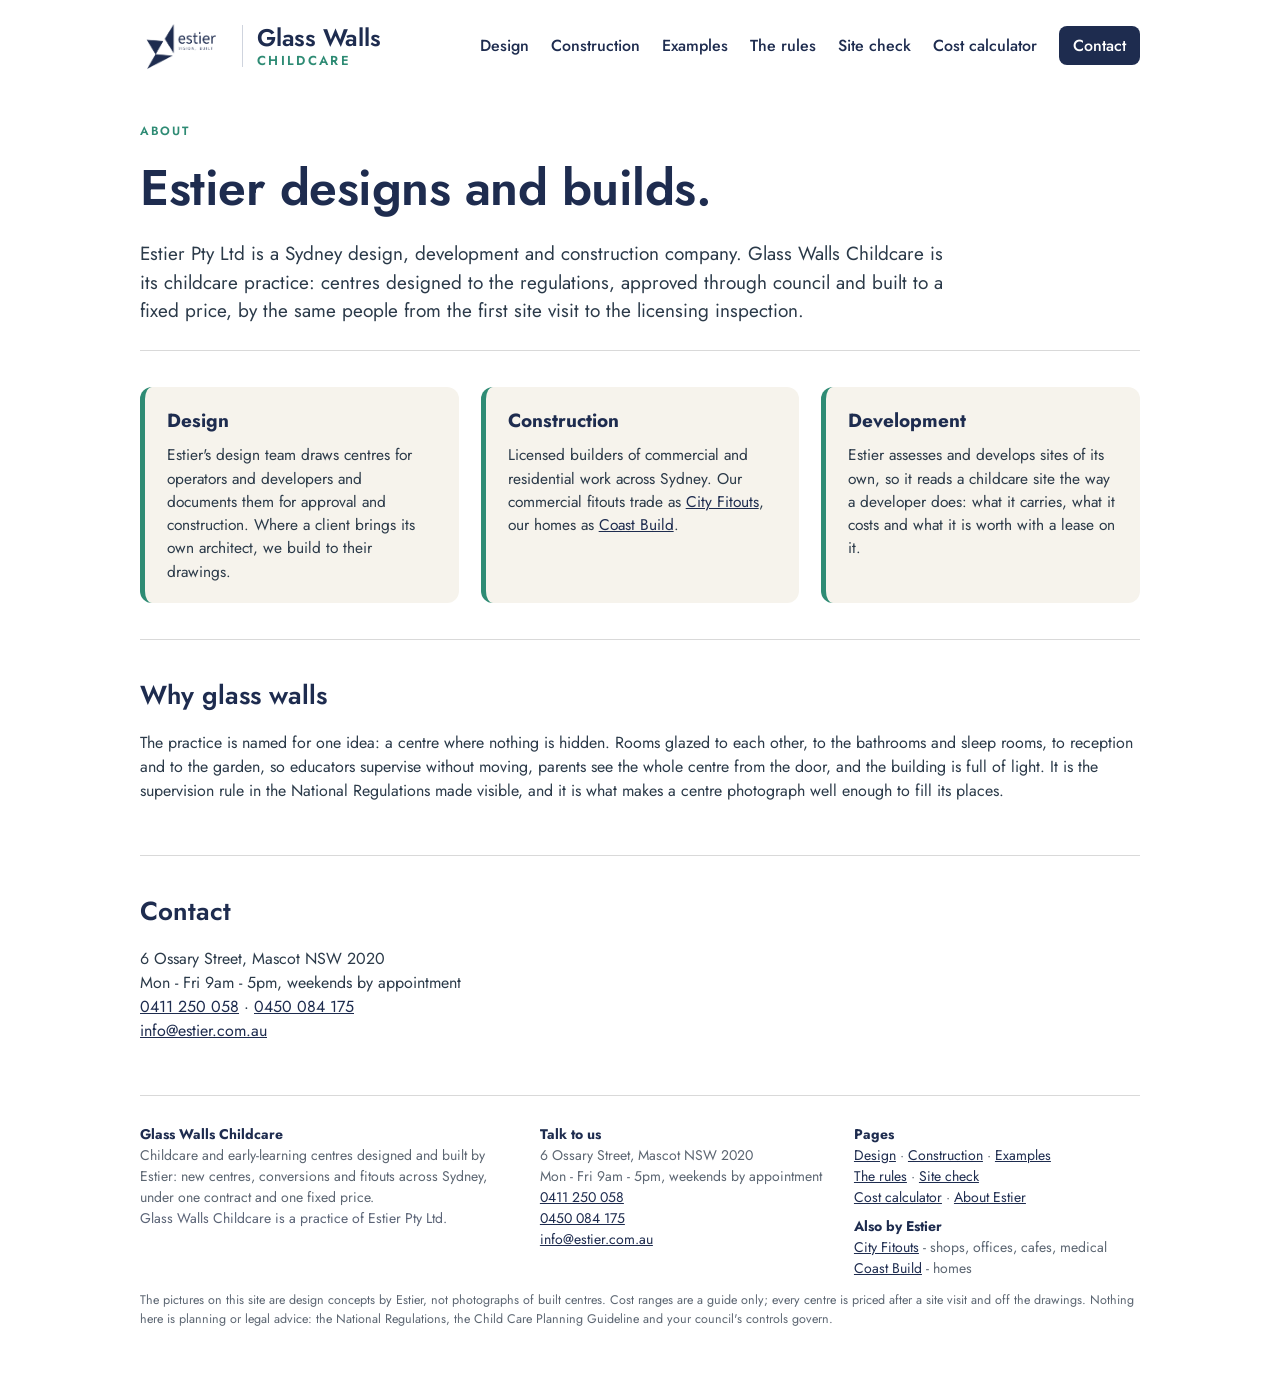
==== about.html @ da76c8db "Glass Walls Childcare: first build of the childcare design-and-construction site Co-Authored-By: Cla" ====
<!doctype html>
<html lang="en-AU">
<head>
<meta charset="utf-8">
<meta name="viewport" content="width=device-width,initial-scale=1">
<title>About Estier | Glass Walls Childcare</title>
<meta name="description" content="Estier is a Sydney design and construction company. Glass Walls Childcare is its childcare centre practice: design, approval and construction under one contract.">
<link rel="canonical" href="https://glasswallschildcare.com/about">
<meta property="og:title" content="About Estier | Glass Walls Childcare">
<meta property="og:description" content="Estier is a Sydney design and construction company. Glass Walls Childcare is its childcare centre practice: design, approval and construction under one contract.">
<meta property="og:url" content="https://glasswallschildcare.com/about">
<meta property="og:type" content="website">
<meta property="og:image" content="https://glasswallschildcare.com/images/parent-lounge.jpg">
<link rel="icon" href="data:image/svg+xml,%3Csvg xmlns='http://www.w3.org/2000/svg' viewBox='0 0 48 48'%3E%3Crect x='6' y='8' width='36' height='32' rx='3' fill='none' stroke='%231E2C4F' stroke-width='4'/%3E%3Cline x1='24' y1='8' x2='24' y2='40' stroke='%232E8B74' stroke-width='4'/%3E%3Cline x1='6' y1='24' x2='42' y2='24' stroke='%232E8B74' stroke-width='4'/%3E%3C/svg%3E">
<link rel="preconnect" href="https://fonts.googleapis.com"><link rel="preconnect" href="https://fonts.gstatic.com" crossorigin>
<link href="https://fonts.googleapis.com/css2?family=Jost:wght@400;500;600;700&display=swap" rel="stylesheet">
<link rel="stylesheet" href="/style.css">
<link rel="stylesheet" href="/gw.css">
<script async src="https://www.googletagmanager.com/gtag/js?id=G-9XJ7DRJZG0"></script><script>window.dataLayer=window.dataLayer||[];function gtag(){dataLayer.push(arguments);}gtag("js",new Date());gtag("config","G-9XJ7DRJZG0");</script>
</head>
<body>
<div class="wrap">
  <header class="top">
    <a class="brand" href="/"><img src="/images/estier-logo.png" alt="Estier" width="118" height="75"><span class="bname"><b>Glass Walls</b><small>Childcare</small></span></a>
    <nav><a href="/childcare-centre-design-sydney">Design</a><a href="/childcare-centre-construction-sydney">Construction</a><a href="/examples">Examples</a><a href="/childcare-centre-rules-nsw">The rules</a><a href="/childcare-site-check">Site check</a><a href="/childcare-centre-cost">Cost calculator</a><a class="cta" href="/contact">Contact</a></nav>
  </header>

  <section class="hero"><div class="kick">About</div><h1>Estier designs and builds.</h1>
    <p>Estier Pty Ltd is a Sydney design, development and construction company. Glass Walls Childcare is its childcare practice: centres designed to the regulations, approved through council and built to a fixed price, by the same people from the first site visit to the licensing inspection.</p></section>
  <section class="band">
    <div class="cards three">
      <div class="card"><h3>Design</h3><p>Estier's design team draws centres for operators and developers and documents them for approval and construction. Where a client brings its own architect, we build to their drawings.</p></div>
      <div class="card"><h3>Construction</h3><p>Licensed builders of commercial and residential work across Sydney. Our commercial fitouts trade as <a href="https://cityfitouts.com.au">City Fitouts</a>, our homes as <a href="https://coastbuild.com.au">Coast Build</a>.</p></div>
      <div class="card"><h3>Development</h3><p>Estier assesses and develops sites of its own, so it reads a childcare site the way a developer does: what it carries, what it costs and what it is worth with a lease on it.</p></div>
    </div>
  </section>
  <section class="band">
    <h2>Why glass walls</h2>
    <p>The practice is named for one idea: a centre where nothing is hidden. Rooms glazed to each other, to the bathrooms and sleep rooms, to reception and to the garden, so educators supervise without moving, parents see the whole centre from the door, and the building is full of light. It is the supervision rule in the National Regulations made visible, and it is what makes a centre photograph well enough to fill its places.</p>
  </section>
  <section class="band">
    <h2>Contact</h2>
    <p>6 Ossary Street, Mascot NSW 2020<br>Mon - Fri 9am - 5pm, weekends by appointment<br><a href="tel:0411250058">0411 250 058</a> · <a href="tel:0450084175">0450 084 175</a><br><a href="mailto:info@estier.com.au">info@estier.com.au</a></p>
  </section>

  <footer>
    <div class="fcols">
      <div><b>Glass Walls Childcare</b><br>Childcare and early-learning centres designed and built by Estier: new centres, conversions and fitouts across Sydney, under one contract and one fixed price.<br><span class="muted">Glass Walls Childcare is a practice of Estier Pty Ltd.</span></div>
      <div><b>Talk to us</b><br>6 Ossary Street, Mascot NSW 2020<br>Mon - Fri 9am - 5pm, weekends by appointment<br><a href="tel:0411250058">0411 250 058</a><br><a href="tel:0450084175">0450 084 175</a><br><a href="mailto:info@estier.com.au">info@estier.com.au</a></div>
      <div><b>Pages</b><br><a href="/childcare-centre-design-sydney">Design</a> · <a href="/childcare-centre-construction-sydney">Construction</a> · <a href="/examples">Examples</a><br><a href="/childcare-centre-rules-nsw">The rules</a> · <a href="/childcare-site-check">Site check</a><br><a href="/childcare-centre-cost">Cost calculator</a> · <a href="/about">About Estier</a><br><b style="display:block;margin-top:8px">Also by Estier</b><a href="https://cityfitouts.com.au">City Fitouts</a> - shops, offices, cafes, medical<br><a href="https://coastbuild.com.au">Coast Build</a> - homes</div>
    </div>
    <p class="fine">The pictures on this site are design concepts by Estier, not photographs of built centres. Cost ranges are a guide only; every centre is priced after a site visit and off the drawings. Nothing here is planning or legal advice: the National Regulations, the Child Care Planning Guideline and your council's controls govern.</p>
  </footer>
</div>
</body></html>
---- style.css ----
:root{--navy:#1E2C4F;--amber:#9D3200;--body:#2B3A49;--muted:#5C6672;--lgrey:#D9D9D9;--tint:#F4F4F4;--ok:#2E7D32;--white:#fff}
*{box-sizing:border-box}
html,body{margin:0;font-family:Jost,system-ui,-apple-system,"Segoe UI",Helvetica,Arial,sans-serif;color:var(--body);background:var(--white);line-height:1.5}
a{color:var(--navy)}
.wrap{max-width:1040px;margin:0 auto;padding:0 20px}
header.top{display:flex;align-items:center;justify-content:space-between;padding:18px 0}
.brand{display:flex;align-items:center;gap:10px;text-decoration:none}
.brand svg{width:32px;height:32px}
.brand b{font-size:22px;font-weight:600;color:var(--navy);letter-spacing:-.01em}
.brand b span{color:var(--amber)}
nav a{margin-left:22px;text-decoration:none;font-weight:500;color:var(--navy)}
.hero{padding:26px 0 10px}
.hero h1{font-size:clamp(30px,5vw,50px);line-height:1.05;margin:0 0 12px;color:var(--navy);font-weight:600;letter-spacing:-.01em}
.hero p{font-size:19px;max-width:640px;margin:0 0 6px}
.calc{display:grid;grid-template-columns:1.1fr .9fr;gap:28px;margin:26px 0 40px}
@media(max-width:820px){.calc{grid-template-columns:1fr}}
.q{margin-bottom:22px}
.q label.h{display:block;font-weight:600;color:var(--navy);margin-bottom:8px;font-size:17px}
.opts{display:grid;grid-template-columns:repeat(auto-fit,minmax(150px,1fr));gap:8px}
.opt{border:1.5px solid var(--lgrey);border-radius:8px;padding:12px 14px;cursor:pointer;background:#fff;text-align:left;font:inherit;color:var(--body)}
.opt small{display:block;color:var(--muted);font-size:13px;margin-top:2px}
.opt.on{border-color:var(--navy);background:var(--navy);color:#fff}
.opt.on small{color:#d6dbe6}
input[type=number]{font:inherit;font-size:22px;width:180px;padding:10px 12px;border:1.5px solid var(--lgrey);border-radius:8px;color:var(--navy)}
.chk{display:flex;gap:8px;align-items:flex-start;font-size:15px}
.result{background:var(--tint);border-radius:12px;padding:24px;position:sticky;top:16px;align-self:start}
.result .cap{font-size:12px;letter-spacing:.12em;text-transform:uppercase;color:var(--muted);font-weight:600}
.result .big{font-size:clamp(20px,2.6vw,26px);color:var(--navy);font-weight:600;line-height:1.15;margin:4px 0 2px;white-space:nowrap}
.result .row.sub2{font-size:14px;color:var(--muted);border-top:0;padding:4px 0 2px}
.result .row.tot{border-top:2px solid var(--navy);font-weight:600}
.result .sub{color:var(--muted);margin-bottom:14px}
.result .row{display:flex;justify-content:space-between;gap:12px;padding:10px 0;border-top:1px solid var(--lgrey)}
.result .row b{color:var(--navy);font-weight:600;white-space:nowrap}
.appr{margin-top:14px;border-radius:8px;padding:12px 14px;background:#fff;border-left:5px solid var(--amber)}
.appr b{display:block;color:var(--navy)}
.appr span{font-size:14px}
.fine{font-size:12.5px;color:var(--muted);margin-top:12px}
.btn{display:inline-block;background:var(--navy);color:#fff;border:0;border-radius:8px;padding:13px 20px;font:inherit;font-weight:600;font-size:16px;cursor:pointer;text-decoration:none}
.btn.amber{background:var(--amber);color:#fff}
section.band{padding:36px 0;border-top:1px solid var(--lgrey)}
section h2{color:var(--navy);font-size:26px;margin:0 0 10px;font-weight:600}
.cols{display:grid;grid-template-columns:repeat(auto-fit,minmax(240px,1fr));gap:22px}
.form{background:var(--tint);border-radius:12px;padding:24px;max-width:640px}
.form label{display:block;font-weight:500;color:var(--navy);margin:12px 0 4px}
.form input[type=file]{padding:6px;font-size:14px}
.form input,.form textarea{width:100%;font:inherit;padding:10px 12px;border:1.5px solid var(--lgrey);border-radius:8px}
.form .two{display:grid;grid-template-columns:1fr 1fr;gap:12px}
@media(max-width:600px){.form .two{grid-template-columns:1fr}}
.faq details{border-top:1px solid var(--lgrey);padding:12px 0}
.faq summary{font-weight:600;color:var(--navy);cursor:pointer;font-size:17px}
table{width:100%;border-collapse:collapse;font-size:15px;margin-top:8px}
th{text-align:left;background:var(--lgrey);color:#000;padding:8px 10px;font-weight:600}
td{padding:8px 10px;border-bottom:1px solid var(--lgrey)}
td.n{text-align:right;white-space:nowrap}
footer{padding:28px 0 40px;border-top:1px solid var(--lgrey);font-size:14px;color:var(--muted)}
footer b{color:var(--navy)}
.hide{display:none}
.hero.split{display:grid;grid-template-columns:1.05fr .95fr;gap:32px;align-items:center;padding:18px 0 8px}
.heroimg{min-height:380px;height:100%;border-radius:14px;background:url(/images/cafe.jpg) center 45%/cover no-repeat}
@media(max-width:820px){.hero.split{grid-template-columns:1fr}.heroimg{min-height:240px}}
nav a.cta{background:var(--amber);color:#fff;padding:8px 14px;border-radius:8px}
@media(max-width:900px){nav a{margin-left:12px;font-size:14px}nav a.cta{display:none}}
@media(max-width:640px){header.top{flex-wrap:wrap}nav{width:100%;margin-top:6px;display:flex;flex-wrap:wrap;gap:6px 0}nav a{margin:0 12px 0 0}}
.kick{font-size:12px;letter-spacing:.14em;text-transform:uppercase;color:var(--amber);font-weight:600;margin-bottom:8px}
.hero p b{color:var(--navy)}
.cards{display:grid;gap:12px}
.card{background:var(--tint);border-radius:10px;padding:14px 16px}
.card h3{margin:0 0 4px;color:var(--navy);font-size:17px}
.card p{margin:0;font-size:15px}
ul.tick{margin:0;padding-left:20px}ul.tick li{margin-bottom:8px}
.gallery{display:grid;grid-template-columns:repeat(auto-fit,minmax(220px,1fr));gap:14px}
.gallery figure{margin:0}.gallery img{width:100%;aspect-ratio:16/10;object-fit:cover;border-radius:10px;display:block}
.gallery figcaption{font-size:13px;color:var(--muted);margin-top:6px}
.spaces{display:grid;grid-template-columns:repeat(auto-fit,minmax(200px,1fr));gap:14px}
.spaces a{display:block;text-decoration:none;border-radius:12px;overflow:hidden;background:var(--tint)}
.spaces a img{width:100%;aspect-ratio:16/10;object-fit:cover;display:block}
.spaces a div{padding:10px 12px}
.spaces a b{display:block;color:var(--navy);font-size:17px}
.spaces a span{font-size:13px;color:var(--muted)}
.cta-band{background:var(--tint);border-radius:14px;padding:32px;margin:24px 0;text-align:center;border:0}
.cta-band p{max-width:620px;margin:8px auto}
.guide{max-width:760px}.guide h2{margin-top:30px}.guide p.lead{font-size:19px}.guide ul{padding-left:20px}.guide li{margin-bottom:8px}
.textlink{color:var(--amber);font-weight:600;font-size:19px;text-decoration:none}.textlink:hover{text-decoration:underline}
.ref{margin:12px 0 0;font-size:14px;color:var(--body);background:#fff;border-left:4px solid var(--amber);padding:8px 12px;border-radius:6px}.ref a{color:var(--amber);font-weight:600;text-decoration:none}
---- gw.css ----
/* Glass Walls Childcare additions on top of style.css (shared with Sydney Fitouts / City Fitouts / Coast Build). Navy text, sage-green accent. */
:root{--amber:#2E8B74;--sea:#2E8B74;--sage:#2E8B74;--sand:#F6F3EC}
body{background:#fff}
.kick{color:var(--sage);margin-bottom:22px}
.textlink{color:var(--sage)}
nav a.cta{background:var(--navy)}
.appr{border-left-color:var(--sage)}
.btn.amber{background:var(--navy)}
.btn.ghost{background:#fff;color:var(--navy);border:2px solid var(--navy);margin-left:8px}
header.top .brand{display:flex;align-items:center;gap:14px;text-decoration:none}
header.top .brand img{width:88px;height:auto}
header.top .bname{display:flex;flex-direction:column;line-height:1.05;border-left:1px solid #cfd4de;padding-left:14px}
header.top .bname b{font-size:24px;color:var(--navy);white-space:nowrap}
header.top .bname small{font-size:13px;letter-spacing:.18em;text-transform:uppercase;color:var(--sage);font-weight:600;margin-top:4px}
.hero{padding:30px 0 10px}.hero h1{max-width:820px}.hero p{margin:0 0 14px;max-width:820px}.hero p:last-child{margin-top:26px}
.calc .hint{font-size:13px;color:#5b6477;margin:6px 0 0}.calc .two{display:grid;grid-template-columns:1fr 1fr;gap:12px}.calc .three{display:grid;grid-template-columns:1fr 1fr 1fr;gap:12px}.calc .two label,.calc .three label{display:block;font-size:14px;margin:0 0 4px}.calc input[type=number]{width:100%;max-width:220px;padding:10px;border:1px solid #cfd4de;border-radius:8px;font:inherit}.calc .chk{display:block;margin:6px 0}.calc .opts{flex-wrap:wrap}
.result .mins{margin:14px 0 6px;padding:10px 0 2px;border-top:1px solid #d9dde5}.result .mins b{display:block;margin-bottom:6px;color:var(--navy)}.result .mins .row span{font-size:13.5px}
.steps{display:grid;grid-template-columns:repeat(3,1fr);gap:22px}.steps.four{grid-template-columns:repeat(4,1fr)}
@media(max-width:820px){.steps,.steps.four{grid-template-columns:1fr}.calc .three{grid-template-columns:1fr}header.top .brand img{width:64px}header.top .bname b{font-size:19px}}
.steps .num{font-size:13px;letter-spacing:.14em;color:var(--sage);font-weight:600}
.steps h3{margin:4px 0 6px;color:var(--navy);font-size:19px}.steps p{margin:0;font-size:15.5px}
.cards.three{display:grid;grid-template-columns:repeat(3,1fr);gap:22px}
@media(max-width:820px){.cards.three{grid-template-columns:1fr}}
.card{background:var(--sand);border-radius:12px;padding:20px 22px;border-left:5px solid var(--sage)}.card h3{margin:0 0 8px;font-size:19px;color:var(--navy)}.card h3 a{text-decoration:none;color:var(--navy)}.card p{margin:0;font-size:15.5px}
.gallery{display:grid;grid-template-columns:repeat(2,1fr);gap:22px}
@media(max-width:820px){.gallery{grid-template-columns:1fr}}
.gallery figure{margin:0}.gallery img{width:100%;height:auto;border-radius:12px;display:block}.gallery figcaption{font-size:14.5px;margin-top:8px;color:var(--body)}.gallery figcaption b{color:var(--navy);display:block;font-size:16px;margin-bottom:2px}
.examples figure{display:grid;grid-template-columns:3fr 2fr;gap:28px;align-items:center;margin:0 0 44px}
.examples figure.flip{grid-template-columns:2fr 3fr}.examples figure.flip img{order:2}
@media(max-width:820px){.examples figure,.examples figure.flip{grid-template-columns:1fr}.examples figure.flip img{order:0}}
.examples img{width:100%;height:auto;border-radius:12px;display:block}.examples h2{margin:0 0 8px;font-size:24px}.examples p{margin:0 0 8px;font-size:16px}.examples .tag{display:inline-block;font-size:12px;letter-spacing:.14em;text-transform:uppercase;color:var(--sage);font-weight:600;margin-top:6px}
.two-col{display:grid;grid-template-columns:1fr 1fr;gap:36px;align-items:start}
@media(max-width:820px){.two-col{grid-template-columns:1fr}}
.two-col img{width:100%;height:auto;border-radius:12px;display:block}.cap{font-size:13.5px;color:#5b6477;margin:8px 0 0}
.ticks{list-style:none;padding:0;margin:0}.ticks li{position:relative;padding-left:28px;margin:0 0 10px;font-size:16px}.ticks li:before{content:"";position:absolute;left:0;top:7px;width:12px;height:12px;border-radius:50%;background:var(--sage)}
.tests{padding-left:22px;margin:0}.tests li{margin:0 0 14px;font-size:16px}.tests li b{color:var(--navy)}
table.rules{width:100%;border-collapse:collapse;font-size:15px;margin:10px 0 0}table.rules th{text-align:left;background:#D9D9D9;color:#000;padding:10px 12px;font-weight:600}table.rules td{padding:10px 12px;border-bottom:1px solid #e3e6ec;vertical-align:top}table.rules td:first-child{white-space:nowrap;color:var(--navy);font-weight:600}
@media(max-width:820px){table.rules td:first-child{white-space:normal}}
.fcols{display:grid;grid-template-columns:1.3fr 1fr 1fr;gap:28px}@media(max-width:820px){.fcols{grid-template-columns:1fr}}
.muted{color:#5b6477;font-size:14px}
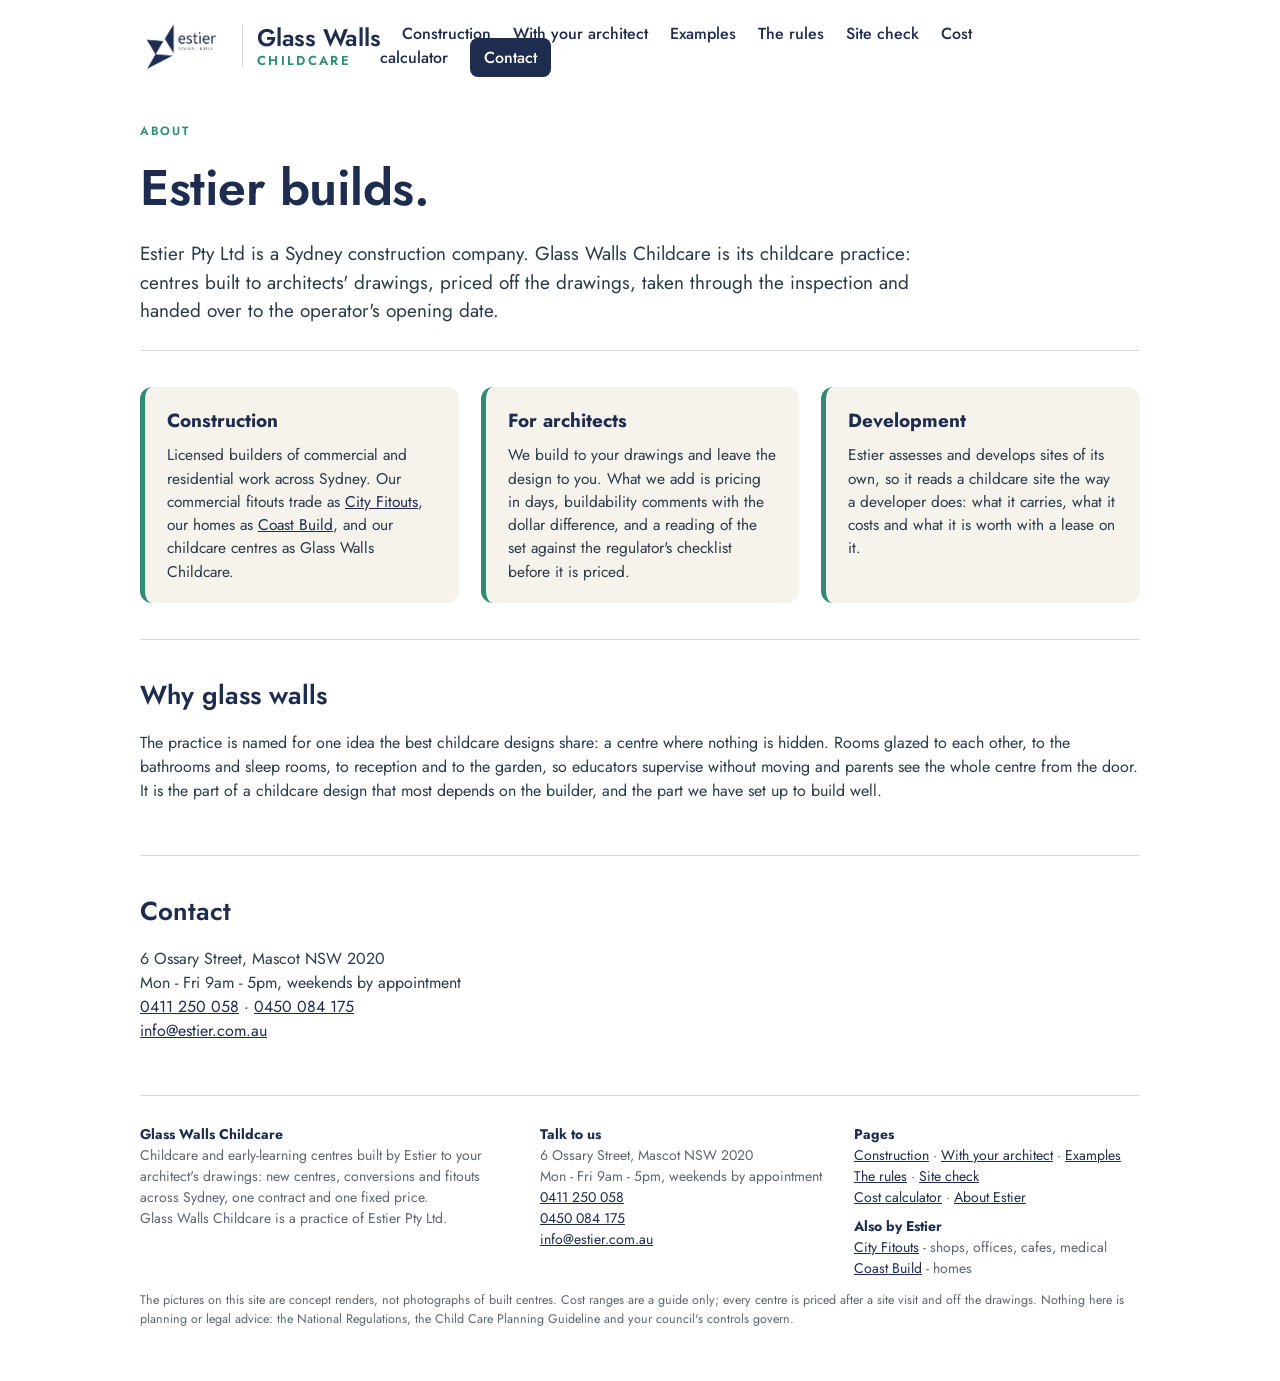
==== commit 211064c1: "Reframe around construction for architects: Working with your architect page replaces Design Co-Auth" ====
--- a/about.html
+++ b/about.html
@@ -4,10 +4,10 @@
 <meta charset="utf-8">
 <meta name="viewport" content="width=device-width,initial-scale=1">
 <title>About Estier | Glass Walls Childcare</title>
-<meta name="description" content="Estier is a Sydney design and construction company. Glass Walls Childcare is its childcare centre practice: design, approval and construction under one contract.">
+<meta name="description" content="Estier is a Sydney construction company. Glass Walls Childcare is its childcare centre practice: centres built to architects' drawings, priced off the drawings and handed over to the licensing date.">
 <link rel="canonical" href="https://glasswallschildcare.com/about">
 <meta property="og:title" content="About Estier | Glass Walls Childcare">
-<meta property="og:description" content="Estier is a Sydney design and construction company. Glass Walls Childcare is its childcare centre practice: design, approval and construction under one contract.">
+<meta property="og:description" content="Estier is a Sydney construction company. Glass Walls Childcare is its childcare centre practice: centres built to architects' drawings, priced off the drawings and handed over to the licensing date.">
 <meta property="og:url" content="https://glasswallschildcare.com/about">
 <meta property="og:type" content="website">
 <meta property="og:image" content="https://glasswallschildcare.com/images/parent-lounge.jpg">
@@ -22,21 +22,21 @@
 <div class="wrap">
   <header class="top">
     <a class="brand" href="/"><img src="/images/estier-logo.png" alt="Estier" width="118" height="75"><span class="bname"><b>Glass Walls</b><small>Childcare</small></span></a>
-    <nav><a href="/childcare-centre-design-sydney">Design</a><a href="/childcare-centre-construction-sydney">Construction</a><a href="/examples">Examples</a><a href="/childcare-centre-rules-nsw">The rules</a><a href="/childcare-site-check">Site check</a><a href="/childcare-centre-cost">Cost calculator</a><a class="cta" href="/contact">Contact</a></nav>
+    <nav><a href="/childcare-centre-construction-sydney">Construction</a><a href="/working-with-architects">With your architect</a><a href="/examples">Examples</a><a href="/childcare-centre-rules-nsw">The rules</a><a href="/childcare-site-check">Site check</a><a href="/childcare-centre-cost">Cost calculator</a><a class="cta" href="/contact">Contact</a></nav>
   </header>
 
-  <section class="hero"><div class="kick">About</div><h1>Estier designs and builds.</h1>
-    <p>Estier Pty Ltd is a Sydney design, development and construction company. Glass Walls Childcare is its childcare practice: centres designed to the regulations, approved through council and built to a fixed price, by the same people from the first site visit to the licensing inspection.</p></section>
+  <section class="hero"><div class="kick">About</div><h1>Estier builds.</h1>
+    <p>Estier Pty Ltd is a Sydney construction company. Glass Walls Childcare is its childcare practice: centres built to architects' drawings, priced off the drawings, taken through the inspection and handed over to the operator's opening date.</p></section>
   <section class="band">
     <div class="cards three">
-      <div class="card"><h3>Design</h3><p>Estier's design team draws centres for operators and developers and documents them for approval and construction. Where a client brings its own architect, we build to their drawings.</p></div>
-      <div class="card"><h3>Construction</h3><p>Licensed builders of commercial and residential work across Sydney. Our commercial fitouts trade as <a href="https://cityfitouts.com.au">City Fitouts</a>, our homes as <a href="https://coastbuild.com.au">Coast Build</a>.</p></div>
+      <div class="card"><h3>Construction</h3><p>Licensed builders of commercial and residential work across Sydney. Our commercial fitouts trade as <a href="https://cityfitouts.com.au">City Fitouts</a>, our homes as <a href="https://coastbuild.com.au">Coast Build</a>, and our childcare centres as Glass Walls Childcare.</p></div>
+      <div class="card"><h3>For architects</h3><p>We build to your drawings and leave the design to you. What we add is pricing in days, buildability comments with the dollar difference, and a reading of the set against the regulator's checklist before it is priced.</p></div>
       <div class="card"><h3>Development</h3><p>Estier assesses and develops sites of its own, so it reads a childcare site the way a developer does: what it carries, what it costs and what it is worth with a lease on it.</p></div>
     </div>
   </section>
   <section class="band">
     <h2>Why glass walls</h2>
-    <p>The practice is named for one idea: a centre where nothing is hidden. Rooms glazed to each other, to the bathrooms and sleep rooms, to reception and to the garden, so educators supervise without moving, parents see the whole centre from the door, and the building is full of light. It is the supervision rule in the National Regulations made visible, and it is what makes a centre photograph well enough to fill its places.</p>
+    <p>The practice is named for one idea the best childcare designs share: a centre where nothing is hidden. Rooms glazed to each other, to the bathrooms and sleep rooms, to reception and to the garden, so educators supervise without moving and parents see the whole centre from the door. It is the part of a childcare design that most depends on the builder, and the part we have set up to build well.</p>
   </section>
   <section class="band">
     <h2>Contact</h2>
@@ -45,11 +45,11 @@
 
   <footer>
     <div class="fcols">
-      <div><b>Glass Walls Childcare</b><br>Childcare and early-learning centres designed and built by Estier: new centres, conversions and fitouts across Sydney, under one contract and one fixed price.<br><span class="muted">Glass Walls Childcare is a practice of Estier Pty Ltd.</span></div>
+      <div><b>Glass Walls Childcare</b><br>Childcare and early-learning centres built by Estier to your architect's drawings: new centres, conversions and fitouts across Sydney, one contract and one fixed price.<br><span class="muted">Glass Walls Childcare is a practice of Estier Pty Ltd.</span></div>
       <div><b>Talk to us</b><br>6 Ossary Street, Mascot NSW 2020<br>Mon - Fri 9am - 5pm, weekends by appointment<br><a href="tel:0411250058">0411 250 058</a><br><a href="tel:0450084175">0450 084 175</a><br><a href="mailto:info@estier.com.au">info@estier.com.au</a></div>
-      <div><b>Pages</b><br><a href="/childcare-centre-design-sydney">Design</a> · <a href="/childcare-centre-construction-sydney">Construction</a> · <a href="/examples">Examples</a><br><a href="/childcare-centre-rules-nsw">The rules</a> · <a href="/childcare-site-check">Site check</a><br><a href="/childcare-centre-cost">Cost calculator</a> · <a href="/about">About Estier</a><br><b style="display:block;margin-top:8px">Also by Estier</b><a href="https://cityfitouts.com.au">City Fitouts</a> - shops, offices, cafes, medical<br><a href="https://coastbuild.com.au">Coast Build</a> - homes</div>
+      <div><b>Pages</b><br><a href="/childcare-centre-construction-sydney">Construction</a> · <a href="/working-with-architects">With your architect</a> · <a href="/examples">Examples</a><br><a href="/childcare-centre-rules-nsw">The rules</a> · <a href="/childcare-site-check">Site check</a><br><a href="/childcare-centre-cost">Cost calculator</a> · <a href="/about">About Estier</a><br><b style="display:block;margin-top:8px">Also by Estier</b><a href="https://cityfitouts.com.au">City Fitouts</a> - shops, offices, cafes, medical<br><a href="https://coastbuild.com.au">Coast Build</a> - homes</div>
     </div>
-    <p class="fine">The pictures on this site are design concepts by Estier, not photographs of built centres. Cost ranges are a guide only; every centre is priced after a site visit and off the drawings. Nothing here is planning or legal advice: the National Regulations, the Child Care Planning Guideline and your council's controls govern.</p>
+    <p class="fine">The pictures on this site are concept renders, not photographs of built centres. Cost ranges are a guide only; every centre is priced after a site visit and off the drawings. Nothing here is planning or legal advice: the National Regulations, the Child Care Planning Guideline and your council's controls govern.</p>
   </footer>
 </div>
 </body></html>
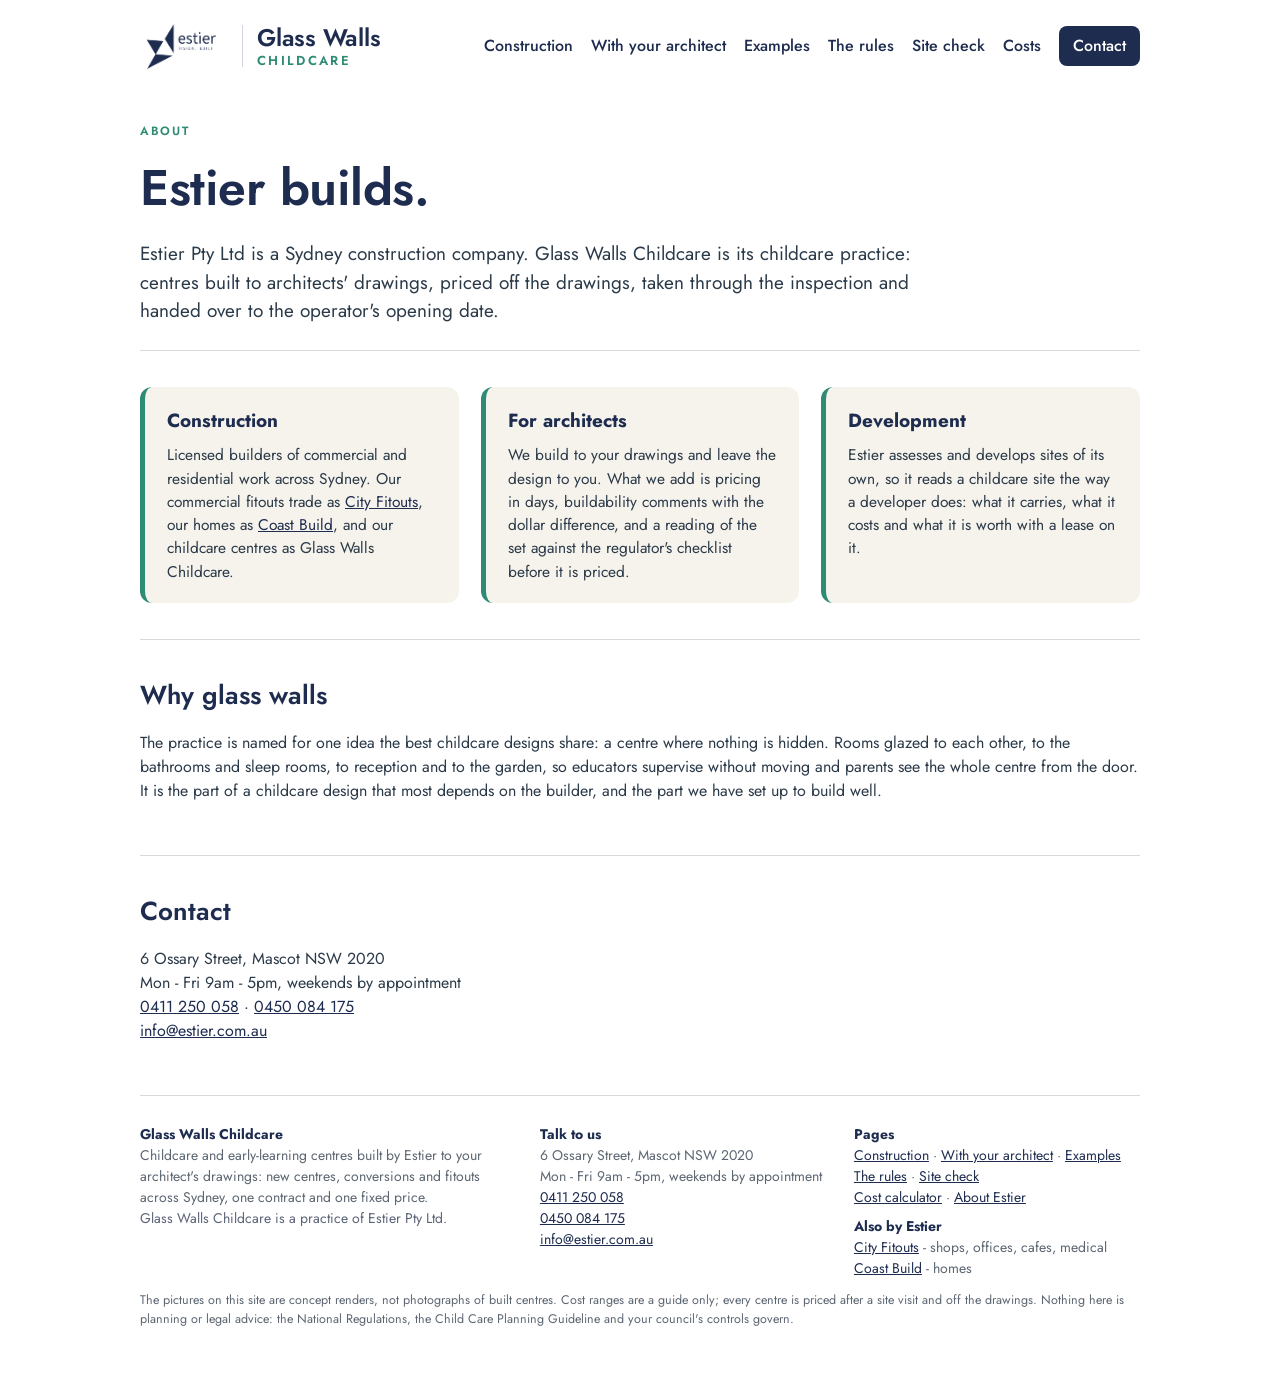
==== commit 6241c04c: "Nav: one line - 'Costs' label, no wrapping, Contact button stays on the row Co-Authored-By: Claude O" ====
--- a/about.html
+++ b/about.html
@@ -22,7 +22,7 @@
 <div class="wrap">
   <header class="top">
     <a class="brand" href="/"><img src="/images/estier-logo.png" alt="Estier" width="118" height="75"><span class="bname"><b>Glass Walls</b><small>Childcare</small></span></a>
-    <nav><a href="/childcare-centre-construction-sydney">Construction</a><a href="/working-with-architects">With your architect</a><a href="/examples">Examples</a><a href="/childcare-centre-rules-nsw">The rules</a><a href="/childcare-site-check">Site check</a><a href="/childcare-centre-cost">Cost calculator</a><a class="cta" href="/contact">Contact</a></nav>
+    <nav><a href="/childcare-centre-construction-sydney">Construction</a><a href="/working-with-architects">With your architect</a><a href="/examples">Examples</a><a href="/childcare-centre-rules-nsw">The rules</a><a href="/childcare-site-check">Site check</a><a href="/childcare-centre-cost">Costs</a><a class="cta" href="/contact">Contact</a></nav>
   </header>
 
   <section class="hero"><div class="kick">About</div><h1>Estier builds.</h1>
--- a/gw.css
+++ b/gw.css
@@ -4,6 +4,8 @@
 .kick{color:var(--sage);margin-bottom:22px}
 .textlink{color:var(--sage)}
 nav a.cta{background:var(--navy)}
+@media(min-width:641px){nav{display:flex;align-items:center;flex-wrap:nowrap}nav a{white-space:nowrap;margin-left:18px}}
+@media(min-width:901px) and (max-width:1180px){nav a{margin-left:12px;font-size:15px}}
 .appr{border-left-color:var(--sage)}
 .btn.amber{background:var(--navy)}
 .btn.ghost{background:#fff;color:var(--navy);border:2px solid var(--navy);margin-left:8px}
